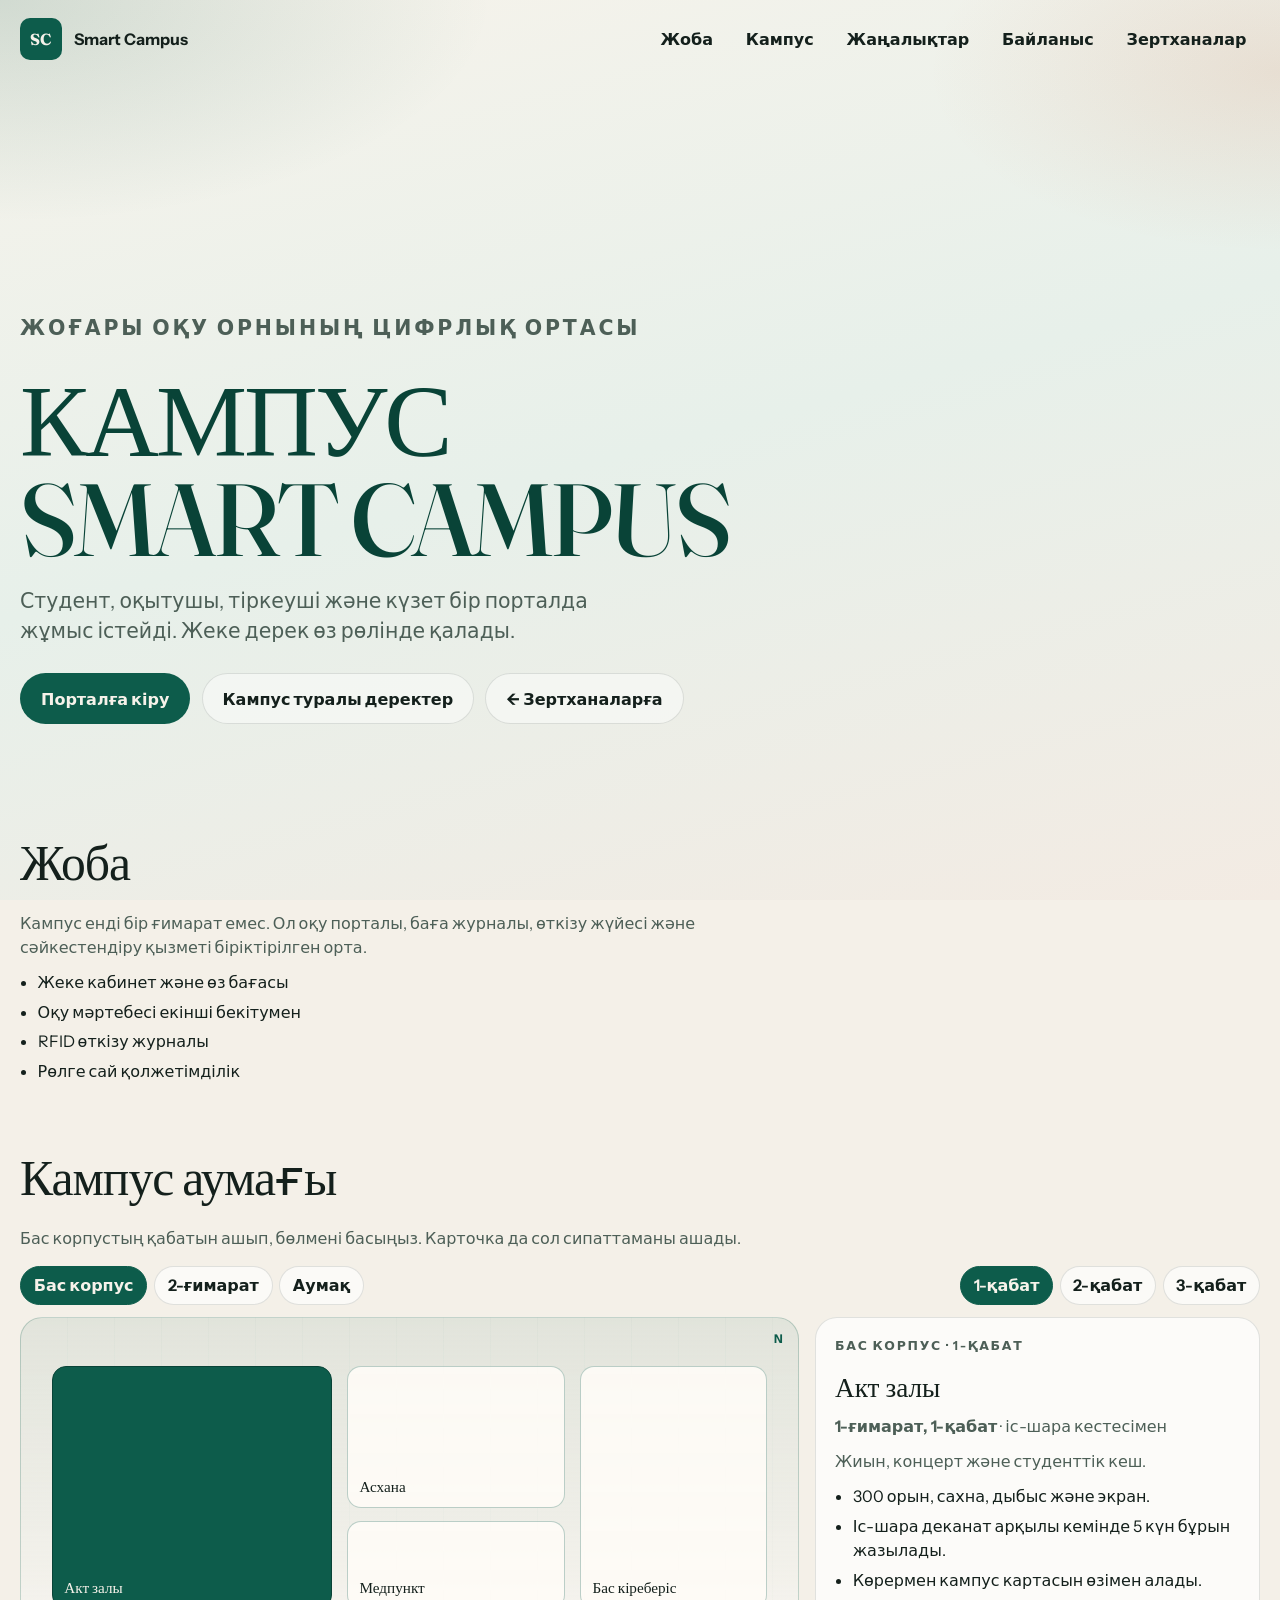
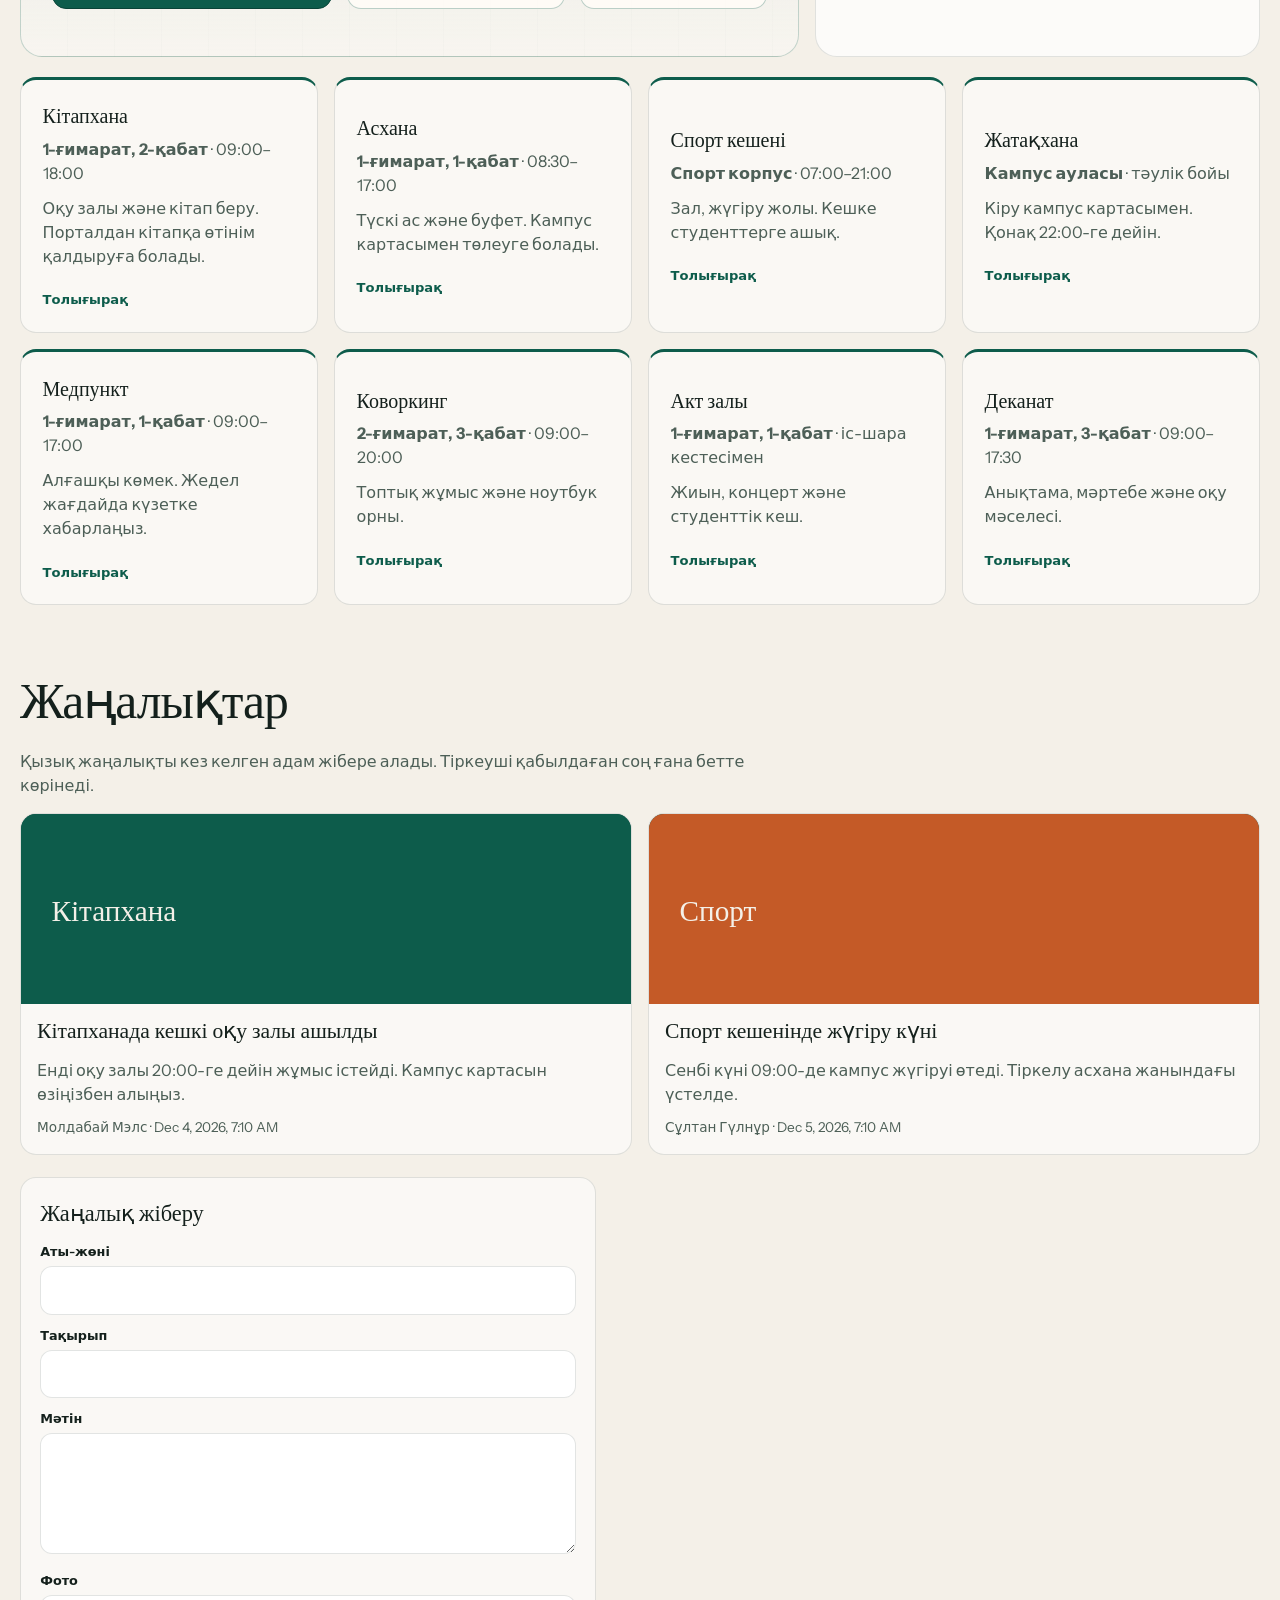
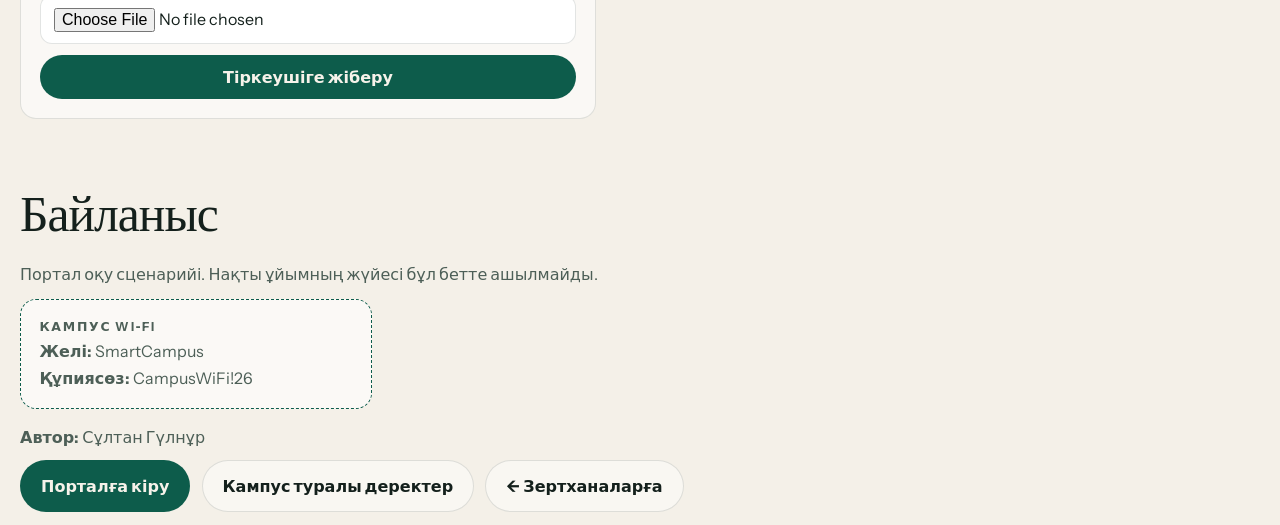
==== campus.html @ f33abb17 "Add the Smart Campus portal and link it from the labs. Co-authored-by: Cursor <cursoragent@cursor.co" ====
<!DOCTYPE html>
<html lang="kk">
<head>
  <meta charset="UTF-8">
  <meta name="viewport" content="width=device-width, initial-scale=1.0">
  <title>Smart Campus — портал</title>
  <meta name="author" content="Сұлтан Гүлнұр">
  <link rel="preconnect" href="https://fonts.googleapis.com">
  <link rel="preconnect" href="https://fonts.gstatic.com" crossorigin>
  <link href="https://fonts.googleapis.com/css2?family=Instrument+Sans:wght@400;500;600;700&family=Fraunces:opsz,wght@9..144,500;9..144,700&display=swap" rel="stylesheet">
  <link rel="stylesheet" href="css/campus.css">
</head>
<body>
  <div class="bg" aria-hidden="true"></div>
  <div id="app"></div>
  <script src="js/campus.js"></script>
</body>
</html>
---- css/campus.css ----
:root {
  --ink: #14201c;
  --muted: #4d5f57;
  --paper: #f4f0e8;
  --card: rgba(255, 252, 247, 0.92);
  --line: rgba(20, 32, 28, 0.12);
  --teal: #0d5c4b;
  --teal-2: #094337;
  --clay: #c45a27;
  --good: #1b7a4a;
  --bad: #b1362c;
  --warn: #8a5a12;
  --shadow: 0 24px 60px rgba(12, 36, 28, 0.12);
  --font: "Instrument Sans", system-ui, sans-serif;
  --display: "Fraunces", Georgia, serif;
  --radius: 16px;
  --max: 1120px;
}

* { box-sizing: border-box; margin: 0; padding: 0; }

body {
  font-family: var(--font);
  color: var(--ink);
  background: var(--paper);
  min-height: 100vh;
  line-height: 1.5;
}

.bg {
  position: fixed;
  inset: 0;
  z-index: -1;
  background:
    radial-gradient(ellipse 70% 45% at 0% 0%, rgba(13, 92, 75, 0.16), transparent 55%),
    radial-gradient(ellipse 55% 40% at 100% 8%, rgba(196, 90, 39, 0.12), transparent 50%),
    linear-gradient(165deg, #f7f3eb 0%, #e7f0ea 50%, #f3ebe3 100%);
}

a { color: inherit; text-decoration: none; }
button, input, select, textarea { font: inherit; color: inherit; }

.app-shell { min-height: 100vh; }

.topbar {
  width: min(var(--max), calc(100% - 2rem));
  margin: 0 auto;
  padding: 1rem 0;
  display: flex;
  align-items: center;
  justify-content: space-between;
  gap: 1rem;
}

.brand {
  display: flex;
  align-items: center;
  gap: 0.75rem;
}

.brand-mark {
  width: 2.6rem;
  height: 2.6rem;
  display: grid;
  place-items: center;
  background: var(--teal);
  color: #f6f2ea;
  font-family: var(--display);
  font-weight: 700;
  border-radius: 10px;
}

.brand strong { display: block; font-size: 1rem; }
.brand small {
  color: var(--muted);
  font-size: 0.72rem;
  letter-spacing: 0.06em;
  text-transform: uppercase;
}

.who {
  display: flex;
  align-items: center;
  gap: 0.75rem;
}

.who-copy { text-align: right; }
.who-copy strong { display: block; font-size: 0.92rem; }
.who-copy span { color: var(--muted); font-size: 0.78rem; }

.layout {
  width: min(var(--max), calc(100% - 2rem));
  margin: 0 auto;
  display: grid;
  grid-template-columns: 220px 1fr;
  gap: 1.25rem;
  padding-bottom: 3rem;
}

.side-nav {
  display: flex;
  flex-direction: column;
  gap: 0.35rem;
  position: sticky;
  top: 1rem;
  align-self: start;
}

.side-nav a {
  padding: 0.65rem 0.85rem;
  border-radius: 12px;
  font-weight: 600;
  font-size: 0.92rem;
}

.side-nav a:hover,
.side-nav a.is-on { background: rgba(13, 92, 75, 0.1); color: var(--teal); }

.panel {
  background: var(--card);
  border: 1px solid var(--line);
  border-radius: var(--radius);
  box-shadow: var(--shadow);
  padding: 1.25rem;
}

.page-head { margin-bottom: 1rem; }
.page-head h1 {
  font-family: var(--display);
  font-size: clamp(1.7rem, 3vw, 2.3rem);
  font-weight: 500;
  letter-spacing: -0.02em;
}
.page-head p { color: var(--muted); margin-top: 0.35rem; max-width: 62ch; }

.grid-2 {
  display: grid;
  grid-template-columns: 1.2fr 0.8fr;
  gap: 1rem;
}

.stat-row {
  display: grid;
  grid-template-columns: repeat(3, 1fr);
  gap: 0.75rem;
  margin-bottom: 1rem;
}

.stat {
  background: var(--card);
  border: 1px solid var(--line);
  border-radius: 14px;
  padding: 0.9rem 1rem;
}

.stat em {
  display: block;
  font-style: normal;
  color: var(--clay);
  font-size: 0.72rem;
  font-weight: 700;
  text-transform: uppercase;
  letter-spacing: 0.1em;
}

.stat strong {
  display: block;
  margin-top: 0.25rem;
  font-family: var(--display);
  font-size: 1.45rem;
  font-weight: 500;
  color: var(--teal-2);
  letter-spacing: -0.02em;
}

table {
  width: 100%;
  border-collapse: collapse;
  font-size: 0.92rem;
}

th, td {
  text-align: left;
  padding: 0.65rem 0.5rem;
  border-bottom: 1px solid var(--line);
  vertical-align: middle;
}

th {
  color: var(--muted);
  font-size: 0.75rem;
  letter-spacing: 0.04em;
  text-transform: uppercase;
  font-weight: 600;
}

.pill {
  display: inline-flex;
  align-items: center;
  padding: 0.15rem 0.55rem;
  border-radius: 999px;
  background: rgba(13, 92, 75, 0.1);
  color: var(--teal);
  font-size: 0.78rem;
  font-weight: 600;
}

.pill.wait { background: rgba(196, 90, 39, 0.12); color: var(--clay); }
.pill.stop { background: rgba(177, 54, 44, 0.1); color: var(--bad); }
.pill.ok { background: rgba(27, 122, 74, 0.12); color: var(--good); }

.btn {
  display: inline-flex;
  align-items: center;
  justify-content: center;
  gap: 0.4rem;
  border: 0;
  border-radius: 999px;
  padding: 0.6rem 1rem;
  background: transparent;
  cursor: pointer;
  font-weight: 600;
}

.btn-primary { background: var(--teal); color: #f6f2ea; }
.btn-primary:hover { background: var(--teal-2); }
.btn-ghost { border: 1px solid var(--line); background: #fff; }
.btn-ghost:hover { border-color: var(--teal); color: var(--teal); }
.btn-danger { background: var(--bad); color: #fff; }
.btn[disabled] { opacity: 0.45; cursor: not-allowed; }

.form {
  display: grid;
  gap: 0.75rem;
}

.form-grid { grid-template-columns: 1fr 1fr; align-items: end; }
.form-grid button { justify-self: start; }

label span {
  display: block;
  font-size: 0.8rem;
  font-weight: 600;
  margin-bottom: 0.3rem;
}

input, select, textarea {
  width: 100%;
  border: 1px solid var(--line);
  background: #fff;
  border-radius: 12px;
  padding: 0.7rem 0.8rem;
}

textarea { min-height: 4.5rem; resize: vertical; }

.note {
  margin-top: 0.75rem;
  padding: 0.75rem 0.9rem;
  border-radius: 12px;
  background: rgba(13, 92, 75, 0.08);
  color: var(--teal-2);
  font-size: 0.9rem;
}

.note.bad { background: rgba(177, 54, 44, 0.1); color: var(--bad); }
.note.warn { background: rgba(196, 90, 39, 0.12); color: var(--warn); }

.login-wrap {
  min-height: 100vh;
  display: grid;
  place-items: center;
  padding: 1.5rem;
}

.login-card {
  width: min(920px, 100%);
  display: grid;
  grid-template-columns: 1fr 1fr;
  background: var(--card);
  border: 1px solid var(--line);
  border-radius: 22px;
  box-shadow: var(--shadow);
  overflow: hidden;
}

.login-copy {
  padding: 2rem 1.6rem;
  background:
    radial-gradient(ellipse 80% 60% at 0% 0%, rgba(13, 92, 75, 0.14), transparent 60%),
    rgba(255, 252, 247, 0.55);
  border-right: 1px solid var(--line);
}

.login-copy h1 {
  font-family: var(--display);
  font-weight: 500;
  font-size: 2.4rem;
  letter-spacing: -0.03em;
  color: var(--teal-2);
  margin: 0.35rem 0 0.5rem;
}

.login-copy p { color: var(--muted); }
.login-copy small {
  font-size: 0.78rem;
  font-weight: 700;
  letter-spacing: 0.14em;
  text-transform: uppercase;
  color: var(--clay);
}

.login-form { padding: 1.6rem; }

.demo-list {
  display: grid;
  gap: 0.4rem;
  margin-top: 1.2rem;
  max-height: min(52vh, 520px);
  overflow: auto;
  padding-right: 0.15rem;
}

.demo-list button {
  text-align: left;
  background: rgba(255, 255, 255, 0.55);
  border: 1px solid var(--line);
  color: var(--ink);
  border-radius: 12px;
  padding: 0.45rem 0.65rem;
  cursor: pointer;
}

.demo-list button:hover { background: rgba(255, 255, 255, 0.9); border-color: var(--teal); }
.demo-list small { display: block; opacity: 0.75; font-size: 0.75rem; }

.schedule { display: grid; gap: 0.55rem; }
.lesson {
  display: flex;
  justify-content: space-between;
  gap: 1rem;
  padding: 0.7rem 0;
  border-bottom: 1px solid var(--line);
}
.lesson:last-child { border-bottom: 0; }
.lesson em { font-style: normal; color: var(--muted); font-size: 0.82rem; }

.actions { display: flex; gap: 0.4rem; flex-wrap: wrap; }

.login-links {
  display: flex;
  gap: 1rem;
  flex-wrap: wrap;
}
.login-links a { color: var(--teal); font-weight: 600; }

.site { min-height: 100vh; color: var(--ink); }
.site-bar {
  width: min(1280px, calc(100% - 2.5rem));
  margin: 0 auto;
  padding: 1.15rem 0;
  display: flex;
  align-items: center;
  justify-content: space-between;
  gap: 1rem;
}
.site-brand {
  display: flex;
  align-items: center;
  gap: 0.75rem;
  font-weight: 700;
}
.site-mark {
  width: 2.6rem;
  height: 2.6rem;
  display: grid;
  place-items: center;
  background: var(--teal);
  color: #f6f2ea;
  font-family: var(--display);
  font-weight: 700;
  border-radius: 10px;
}
.site-pills { display: flex; flex-wrap: wrap; gap: 0.35rem; font-weight: 600; }
.site-pills a {
  padding: 0.5rem 0.85rem;
  border-radius: 999px;
}
.site-pills a:hover { background: rgba(13, 92, 75, 0.1); color: var(--teal); }
.site-cta { display: flex; flex-wrap: wrap; gap: 0.7rem; }
.site-btn {
  display: inline-flex;
  align-items: center;
  justify-content: center;
  padding: 0.8rem 1.25rem;
  border-radius: 999px;
  background: var(--teal);
  color: #f6f2ea;
  font-weight: 700;
  border: 1.5px solid transparent;
}
.site-btn:hover { background: var(--teal-2); }
.site-btn-line {
  background: rgba(255, 255, 255, 0.45);
  color: var(--ink);
  border-color: var(--line);
}
.site-btn-line:hover { border-color: var(--teal); color: var(--teal); background: rgba(255, 255, 255, 0.7); }
.site-bar,
.site-hero-copy,
.site-block {
  width: min(1280px, calc(100% - 2.5rem));
}
.site-hero {
  min-height: 78vh;
  display: flex;
  align-items: flex-end;
  padding: 2rem 0 3.5rem;
}
.site-hero h1 {
  font-size: clamp(3.6rem, 8vw, 6.4rem);
  max-width: 14ch;
}
.site-hero-copy > p { font-size: 1.28rem; max-width: 40rem; }
.site-block { padding: 2.6rem 0 0.6rem; }
.site-block h2 { font-size: clamp(2.2rem, 4vw, 3.1rem); }
.site-cards-wide { grid-template-columns: repeat(4, 1fr); }
.site-cards-wide article { min-height: 11rem; padding: 1.35rem; }
.site-kicker {
  font-size: 0.78rem;
  font-weight: 700;
  letter-spacing: 0.14em;
  text-transform: uppercase;
  color: var(--clay);
  margin-bottom: 0.7rem;
}
.site-hero h1 {
  font-family: var(--display);
  font-weight: 500;
  font-size: clamp(3.6rem, 8vw, 6.4rem);
  line-height: 0.98;
  letter-spacing: -0.03em;
  color: var(--teal-2);
  margin-bottom: 1rem;
  max-width: 12ch;
}
.site-hero h1 span { display: block; }
.site-hero-copy { margin: 0 auto; }
.site-hero-copy > p { max-width: 40rem; color: var(--muted); font-size: 1.28rem; margin-bottom: 1.6rem; }
.site-block {
  width: min(1280px, calc(100% - 2.5rem));
  margin: 0 auto;
  padding: 2.8rem 0 0.8rem;
  scroll-margin-top: 1rem;
}
.site-block h2 {
  font-family: var(--display);
  font-weight: 500;
  font-size: clamp(2.2rem, 4vw, 3.1rem);
  letter-spacing: -0.02em;
  color: var(--ink);
  margin-bottom: 0.7rem;
}
.site-block p { max-width: 68ch; color: var(--muted); margin-bottom: 0.7rem; }
.site-list { margin: 0.4rem 0 0 1.1rem; display: grid; gap: 0.35rem; color: var(--ink); }
.site-cards {
  display: grid;
  grid-template-columns: repeat(4, 1fr);
  gap: 1rem;
  margin-top: 1rem;
}
.site-cards article {
  padding: 1.2rem;
  border-radius: var(--radius);
  background: rgba(255, 255, 255, 0.5);
  border: 1px solid var(--line);
  border-top: 3px solid var(--teal);
}
.site-cards h3 {
  font-family: var(--display);
  font-weight: 500;
  font-size: 1.25rem;
  margin-bottom: 0.35rem;
}
.site-cards .place-jump,
.place-card.place-jump {
  display: block;
  width: 100%;
  text-align: left;
  font: inherit;
  color: inherit;
  cursor: pointer;
}
.site-cards .place-jump {
  padding: 1.2rem;
  border-radius: var(--radius);
  background: rgba(255, 255, 255, 0.5);
  border: 1px solid var(--line);
  border-top: 3px solid var(--teal);
}
.site-cards-wide .place-jump { min-height: 11rem; padding: 1.35rem; }
.place-jump:hover,
.map-room:hover { border-color: var(--teal); }
.place-more {
  display: inline-block;
  margin-top: 0.7rem;
  color: var(--teal);
  font-size: 0.82rem;
  font-weight: 700;
}
.campus-map { margin: 1rem 0 1.2rem; }
.map-toolbar {
  display: flex;
  flex-wrap: wrap;
  justify-content: space-between;
  gap: 0.6rem;
  margin-bottom: 0.8rem;
}
.map-chips { display: flex; flex-wrap: wrap; gap: 0.4rem; }
.map-chip {
  border: 1px solid var(--line);
  background: rgba(255, 255, 255, 0.65);
  color: var(--ink);
  border-radius: 999px;
  padding: 0.4rem 0.8rem;
  font: inherit;
  font-weight: 650;
  cursor: pointer;
}
.map-chip.is-on { background: var(--teal); color: #f6f2ea; border-color: var(--teal); }
.map-layout {
  display: grid;
  grid-template-columns: 1.4fr 0.8fr;
  gap: 1rem;
  align-items: stretch;
}
.floor-plan {
  position: relative;
  min-height: 340px;
  border-radius: 22px;
  border: 1px solid rgba(13, 92, 75, 0.22);
  background:
    linear-gradient(180deg, rgba(13, 92, 75, 0.08), rgba(255, 255, 255, 0.35)),
    repeating-linear-gradient(90deg, transparent, transparent 46px, rgba(13, 92, 75, 0.05) 47px);
}
.map-north {
  position: absolute;
  top: 0.7rem;
  right: 0.85rem;
  font-size: 0.75rem;
  font-weight: 700;
  letter-spacing: 0.08em;
  color: var(--teal);
}
.map-room {
  position: absolute;
  display: flex;
  align-items: flex-end;
  padding: 0.7rem;
  overflow: hidden;
  text-align: left;
  font: inherit;
  color: var(--ink);
  cursor: pointer;
  border-radius: 14px;
  border: 1px solid rgba(13, 92, 75, 0.28);
  background: rgba(255, 252, 247, 0.88);
}
.map-room strong { font-family: var(--display); font-weight: 500; font-size: 0.95rem; line-height: 1.15; }
.map-room.is-on {
  background: var(--teal);
  color: #f6f2ea;
  border-color: var(--teal-2);
}
.map-detail {
  padding: 1.15rem 1.2rem;
  border-radius: 22px;
  background: rgba(255, 255, 255, 0.72);
  border: 1px solid var(--line);
}
.map-detail h3 {
  font-family: var(--display);
  font-weight: 500;
  font-size: 1.7rem;
  margin-bottom: 0.4rem;
}
.map-detail .btn { margin-top: 0.9rem; }
@media (max-width: 860px) {
  .map-layout { grid-template-columns: 1fr; }
  .floor-plan { min-height: 280px; }
}
.news-grid {
  display: grid;
  grid-template-columns: 1fr 1fr;
  gap: 1rem;
  margin-top: 1rem;
}
.news-card {
  padding: 0 0 1rem;
  border-radius: var(--radius);
  background: rgba(255, 255, 255, 0.55);
  border: 1px solid var(--line);
  overflow: hidden;
}
.news-card img {
  width: 100%;
  height: 190px;
  object-fit: cover;
  display: block;
  background: var(--teal-2);
}
.news-card h3,
.news-card p,
.news-card .actions { margin: 0.7rem 1rem 0; }
.news-card h3 { font-family: var(--display); font-weight: 500; font-size: 1.35rem; }
.news-card p { color: var(--muted); }
.news-meta { font-size: 0.85rem; }
.news-form {
  margin-top: 1.4rem;
  max-width: 36rem;
  display: grid;
  gap: 0.7rem;
  padding: 1.2rem;
  border-radius: var(--radius);
  background: rgba(255, 255, 255, 0.55);
  border: 1px solid var(--line);
}
.news-form h3 { font-family: var(--display); font-weight: 500; font-size: 1.4rem; }
.news-form textarea { width: 100%; resize: vertical; }
.wifi-card {
  margin: 0.8rem 0 1rem;
  padding: 1rem 1.15rem;
  max-width: 22rem;
  border-radius: var(--radius);
  border: 1px dashed var(--teal);
  background: rgba(255, 255, 255, 0.6);
}
.wifi-card p { margin: 0.15rem 0; }
@media (max-width: 860px) {
  .site-bar { flex-direction: column; align-items: flex-start; }
  .site-cards, .site-cards-wide, .news-grid { grid-template-columns: 1fr 1fr; }
}

.field-row {
  display: grid;
  grid-template-columns: 140px 1fr;
  gap: 0.4rem 0.8rem;
  font-size: 0.95rem;
}

.place-grid {
  display: grid;
  grid-template-columns: repeat(2, 1fr);
  gap: 0.8rem;
  margin-top: 0.9rem;
}
.place-card {
  padding: 1rem;
  border-radius: var(--radius);
  background: rgba(255, 255, 255, 0.55);
  border: 1px solid var(--line);
  border-top: 3px solid var(--teal);
}
.place-card h3 {
  font-family: var(--display);
  font-weight: 500;
  font-size: 1.25rem;
  margin-bottom: 0.35rem;
}
.place-card p { color: var(--muted); margin-bottom: 0.35rem; }
.place-card .btn { margin-top: 0.45rem; }
.stack { display: grid; gap: 1rem; }

@media (max-width: 860px) {
  .layout, .login-card, .grid-2, .stat-row, .form-grid, .place-grid { grid-template-columns: 1fr; }
  .side-nav { position: static; flex-direction: row; overflow: auto; }
  .who-copy { display: none; }
}
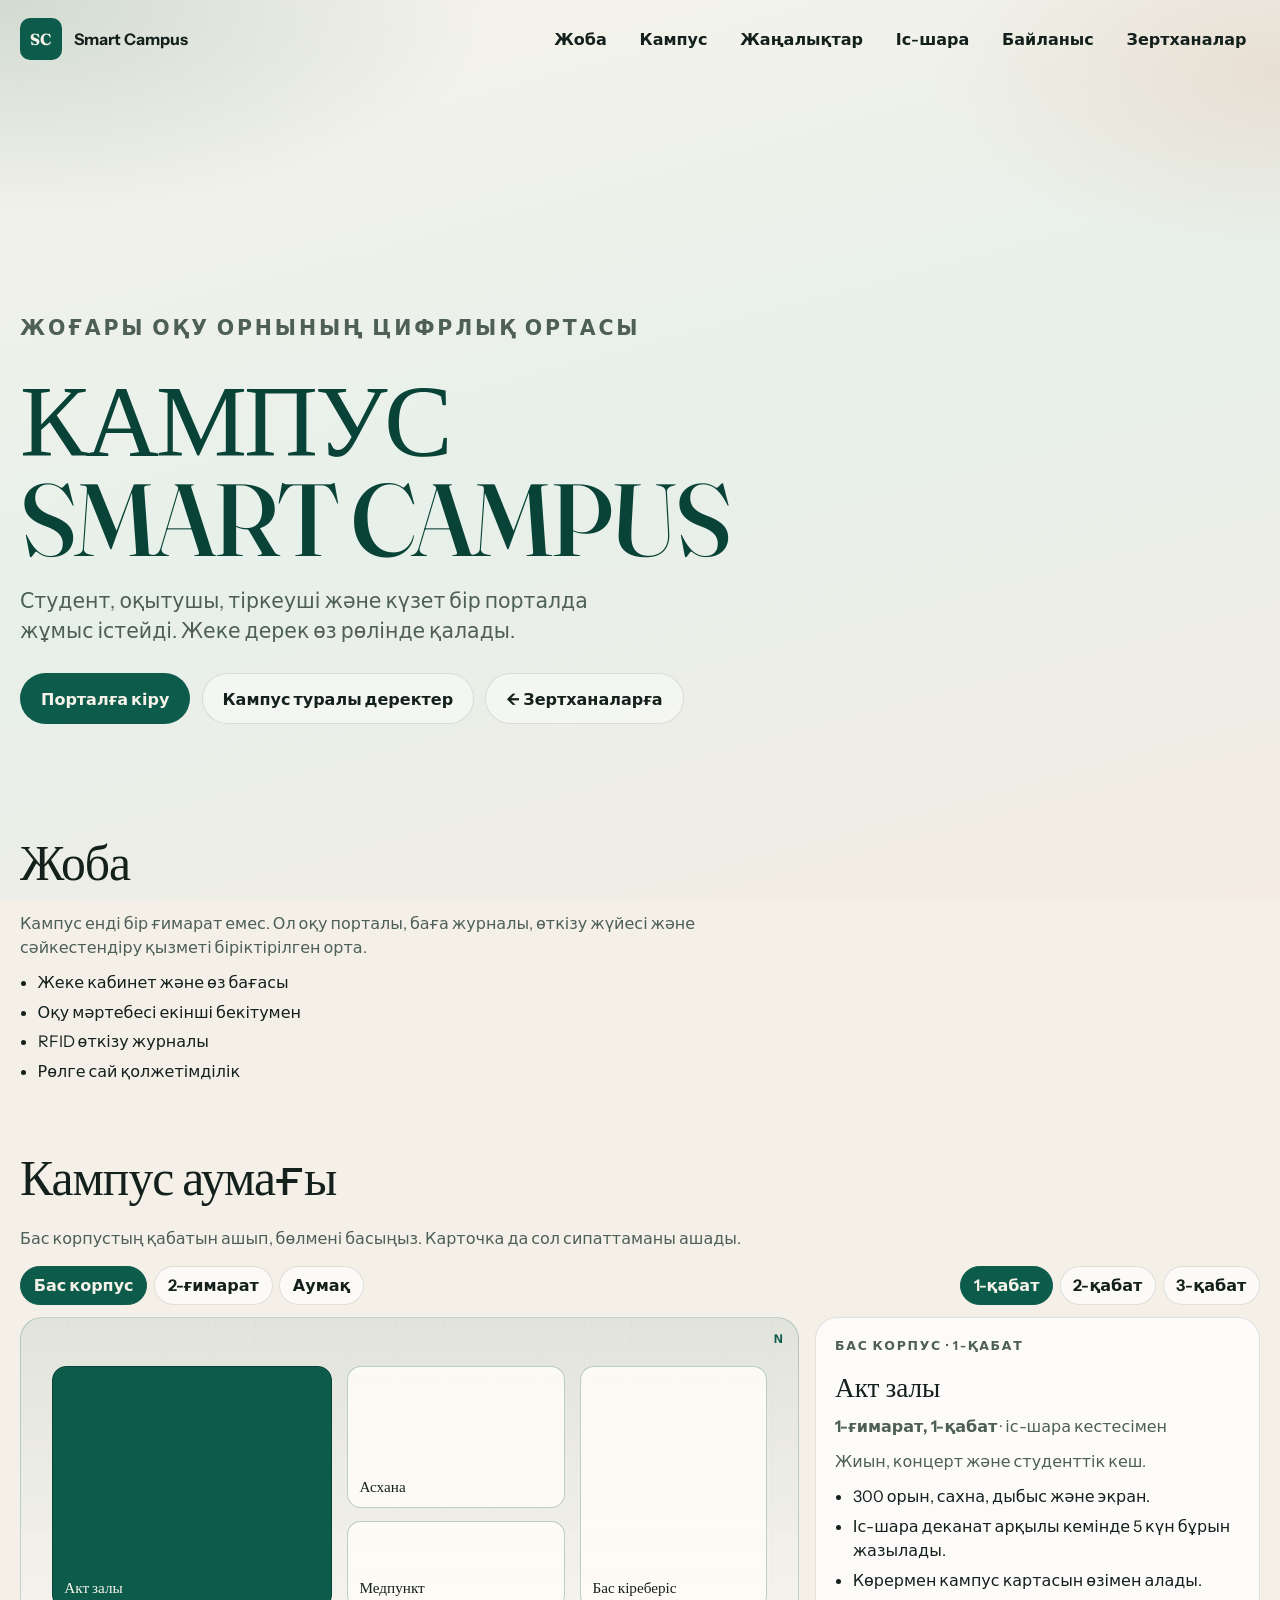
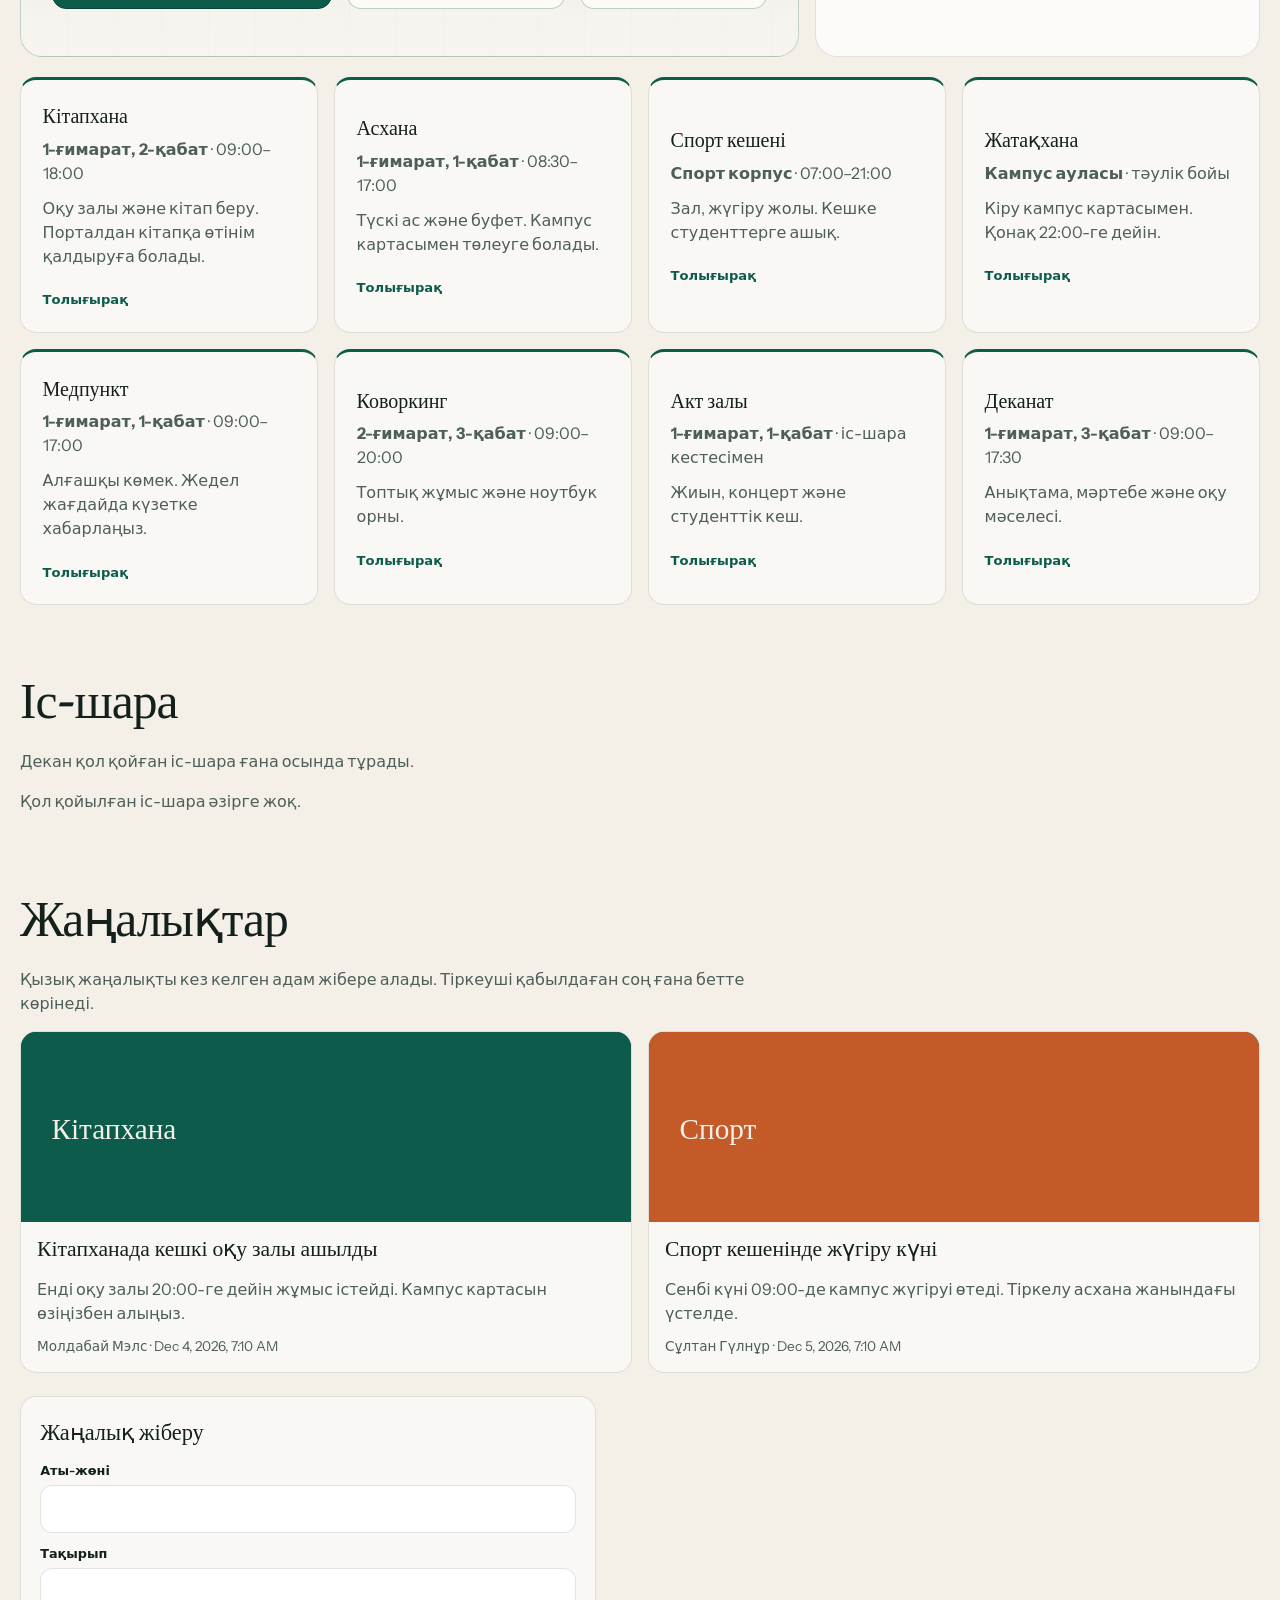
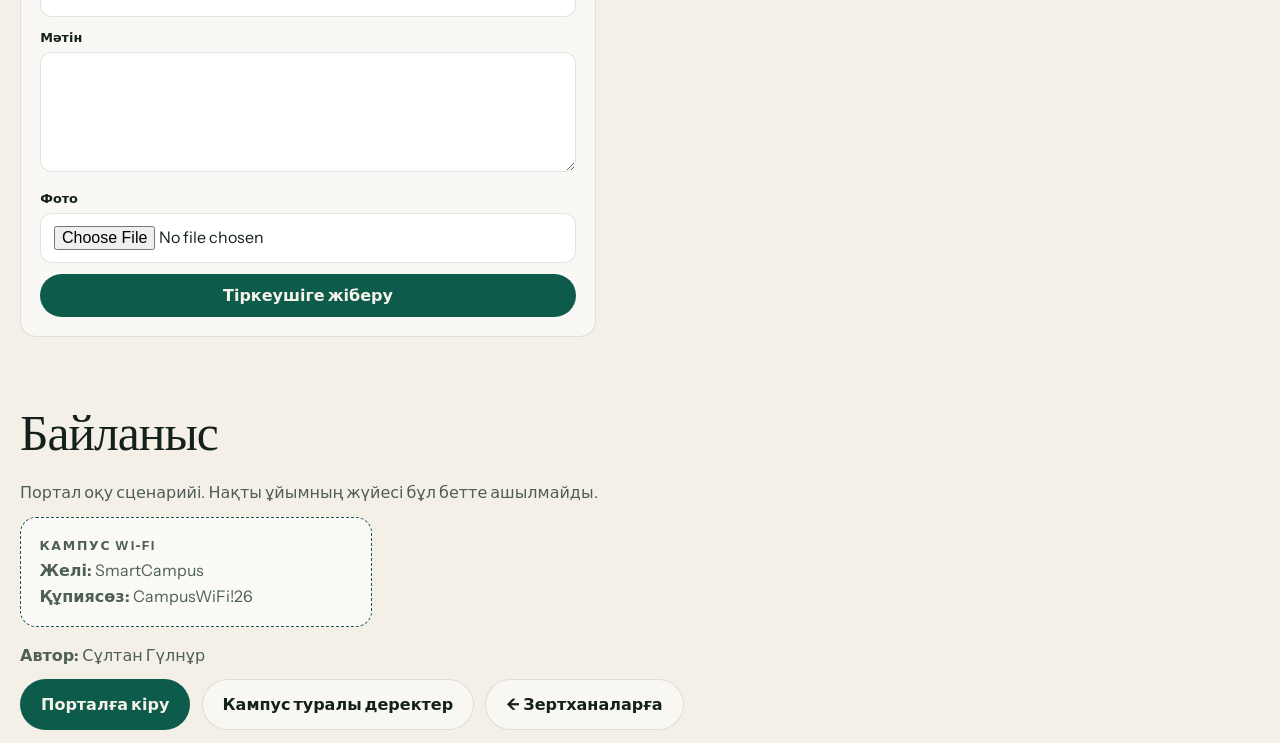
==== commit 3b3089a5: "Add labs 9–10 and the campus ACS and DBMS modules. Co-authored-by: Cursor <cursoragent@cursor.com>" ====
--- a/campus.html
+++ b/campus.html
@@ -13,6 +13,8 @@
 <body>
   <div class="bg" aria-hidden="true"></div>
   <div id="app"></div>
+  <script src="js/dbms.js"></script>
+  <script src="js/acs.js"></script>
   <script src="js/campus.js"></script>
 </body>
 </html>
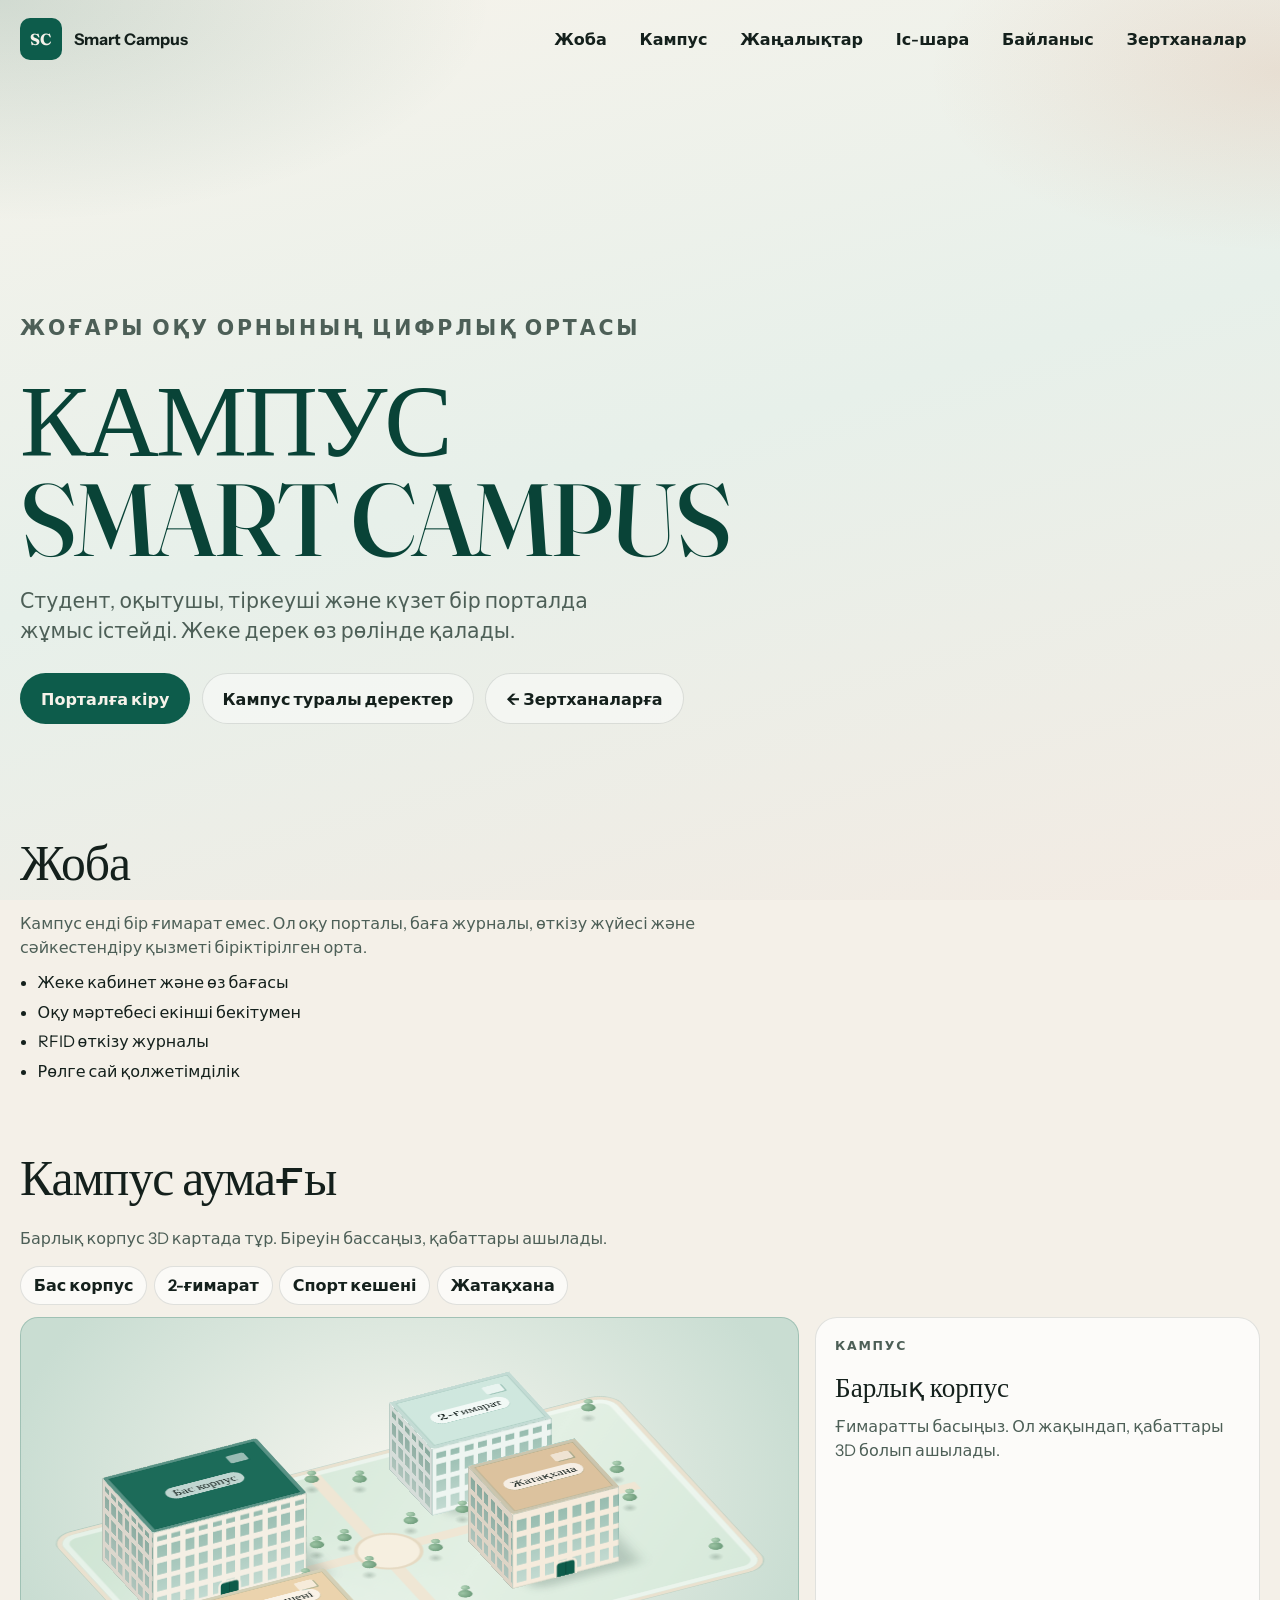
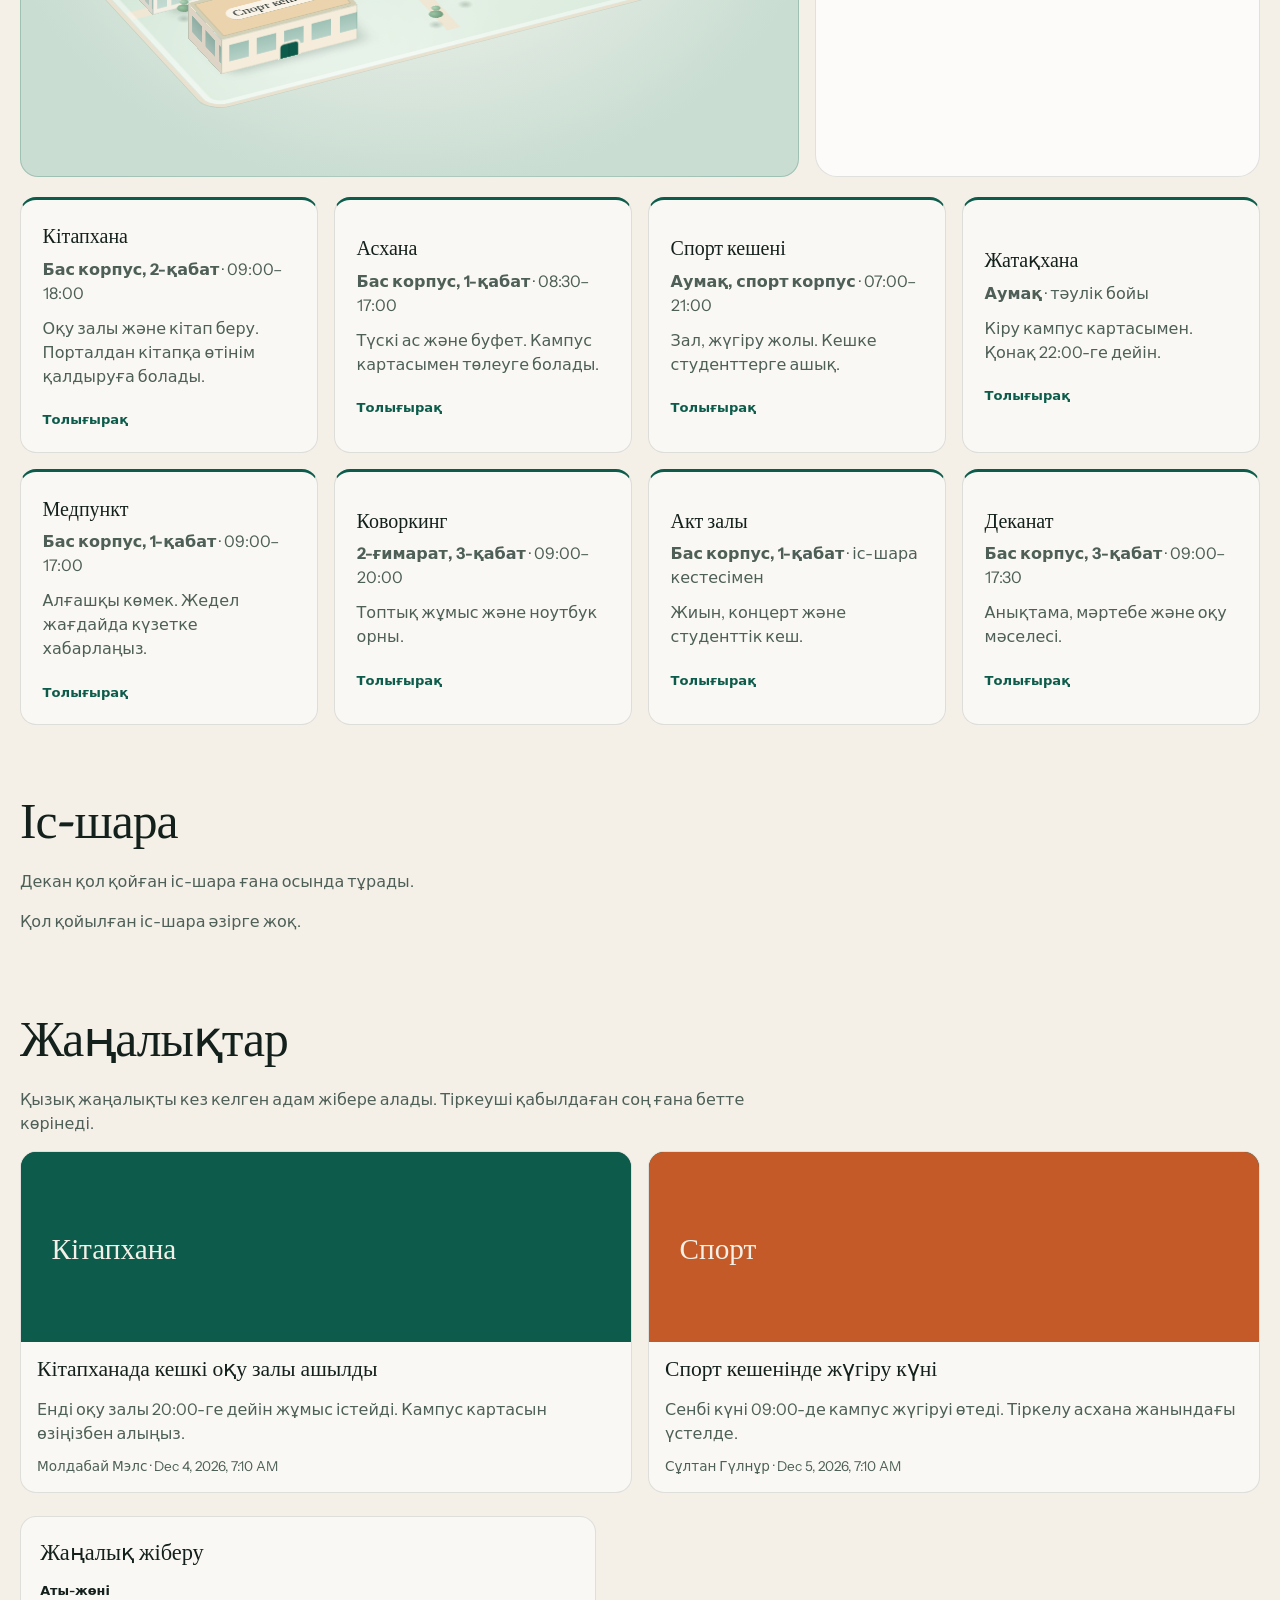
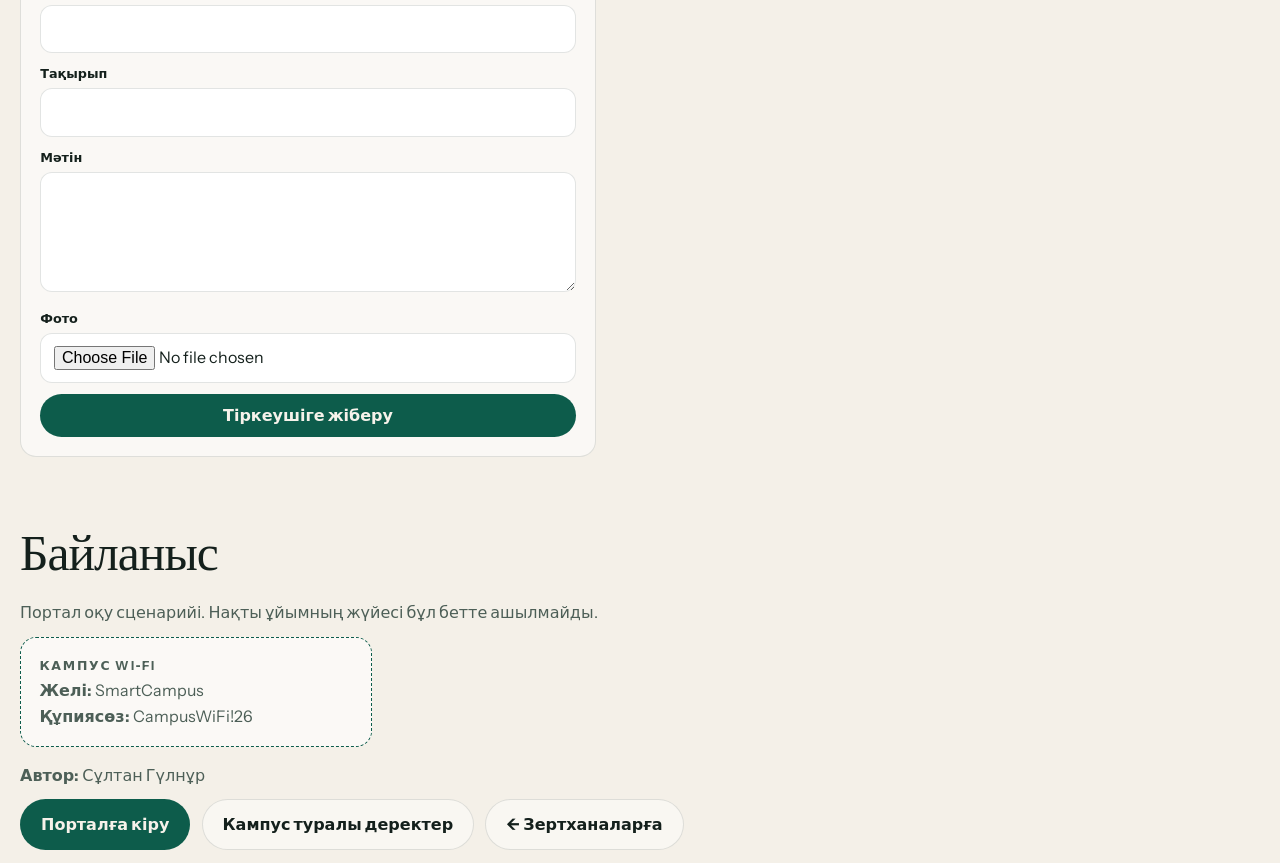
==== commit 17b9564e: "Add Face ID matching, real floor plans, and the 3D campus map. Co-authored-by: Cursor <cursoragent@c" ====
--- a/campus.html
+++ b/campus.html
@@ -8,13 +8,13 @@
   <link rel="preconnect" href="https://fonts.googleapis.com">
   <link rel="preconnect" href="https://fonts.gstatic.com" crossorigin>
   <link href="https://fonts.googleapis.com/css2?family=Instrument+Sans:wght@400;500;600;700&family=Fraunces:opsz,wght@9..144,500;9..144,700&display=swap" rel="stylesheet">
-  <link rel="stylesheet" href="css/campus.css">
+  <link rel="stylesheet" href="css/campus.css?v=city-14">
 </head>
 <body>
   <div class="bg" aria-hidden="true"></div>
   <div id="app"></div>
   <script src="js/dbms.js"></script>
   <script src="js/acs.js"></script>
-  <script src="js/campus.js"></script>
+  <script src="js/campus.js?v=city-10"></script>
 </body>
 </html>
--- a/css/campus.css
+++ b/css/campus.css
@@ -234,6 +234,8 @@
   gap: 0.75rem;
 }
 
+.course-pick { max-width: 32rem; margin-bottom: 0.9rem; }
+
 .form-grid { grid-template-columns: 1fr 1fr; align-items: end; }
 .form-grid button { justify-self: start; }
 
@@ -311,6 +313,85 @@
 }
 
 .login-form { padding: 1.6rem; }
+
+.face-id {
+  display: grid;
+  justify-items: center;
+  gap: 0.7rem;
+  text-align: center;
+}
+
+.face-stage {
+  position: relative;
+  width: 12rem;
+  height: 16rem;
+  display: grid;
+  place-items: center;
+  overflow: hidden;
+  border-radius: 28px;
+  background: #d7e4de;
+}
+
+.face-stage video {
+  width: 100%;
+  height: 100%;
+  object-fit: cover;
+  transform: scaleX(-1);
+  background: #d7e4de;
+}
+
+.face-glyph {
+  position: absolute;
+  inset: 0.7rem;
+  width: auto;
+  height: auto;
+  color: #f4f0e8;
+  pointer-events: none;
+}
+.face-frame,
+.face-mouth,
+.face-scan {
+  fill: none;
+  stroke: currentColor;
+  stroke-width: 3.2;
+  stroke-linecap: round;
+  stroke-linejoin: round;
+}
+.face-eye { fill: currentColor; }
+.face-scan { stroke: var(--clay); opacity: 0; }
+
+.face-id.is-scan .face-scan {
+  opacity: 1;
+  animation: face-sweep 1.05s ease-in-out infinite alternate;
+}
+.face-id.is-scan .face-stage {
+  animation: face-pulse 1.05s ease-in-out infinite;
+}
+
+@keyframes face-sweep {
+  from { transform: translateY(-16px); }
+  to { transform: translateY(16px); }
+}
+@keyframes face-pulse {
+  0%, 100% { box-shadow: 0 0 0 0 rgba(13, 92, 75, 0.16); }
+  50% { box-shadow: 0 0 0 10px rgba(13, 92, 75, 0); }
+}
+
+.face-name {
+  font-family: var(--display);
+  font-size: 1.35rem;
+  color: var(--teal-2);
+}
+.face-hint { color: var(--muted); font-size: 0.92rem; }
+.enroll-stage { width: 12rem; height: 9rem; }
+.face-thumb {
+  width: 3.2rem;
+  height: 3.2rem;
+  object-fit: cover;
+  border-radius: 10px;
+  background: #d7e4de;
+}
+.face-id .btn { width: 100%; }
 
 .demo-list {
   display: grid;
@@ -512,7 +593,7 @@
 .map-toolbar {
   display: flex;
   flex-wrap: wrap;
-  justify-content: space-between;
+  justify-content: flex-start;
   gap: 0.6rem;
   margin-bottom: 0.8rem;
 }
@@ -535,43 +616,362 @@
   align-items: stretch;
 }
 .floor-plan {
-  position: relative;
-  min-height: 340px;
-  border-radius: 22px;
-  border: 1px solid rgba(13, 92, 75, 0.22);
+  display: grid;
+  grid-template-columns: repeat(var(--cols), 1fr);
+  grid-template-rows: repeat(var(--rows), 1fr);
+  gap: 5px;
+  min-height: 460px;
+  padding: 8px;
+  border-radius: 18px;
+  border: 7px solid #d5e3db;
+  background: #e7f0eb;
+  box-shadow: inset 0 0 0 1px rgba(13, 92, 75, 0.28);
+}
+.floor-plan.is-yard {
   background:
-    linear-gradient(180deg, rgba(13, 92, 75, 0.08), rgba(255, 255, 255, 0.35)),
-    repeating-linear-gradient(90deg, transparent, transparent 46px, rgba(13, 92, 75, 0.05) 47px);
-}
-.map-north {
-  position: absolute;
-  top: 0.7rem;
-  right: 0.85rem;
-  font-size: 0.75rem;
-  font-weight: 700;
-  letter-spacing: 0.08em;
-  color: var(--teal);
+    linear-gradient(180deg, rgba(13, 92, 75, 0.08), rgba(232, 236, 214, 0.55));
+  border-color: #d7e0c8;
+}
+.map-room,
+.map-fixed {
+  display: flex;
+  align-items: center;
+  justify-content: center;
+  min-width: 0;
+  min-height: 0;
+  padding: 0.35rem;
+  overflow: hidden;
+  text-align: center;
+  border-radius: 8px;
 }
 .map-room {
-  position: absolute;
-  display: flex;
-  align-items: flex-end;
-  padding: 0.7rem;
-  overflow: hidden;
-  text-align: left;
   font: inherit;
   color: var(--ink);
   cursor: pointer;
-  border-radius: 14px;
   border: 1px solid rgba(13, 92, 75, 0.28);
-  background: rgba(255, 252, 247, 0.88);
-}
-.map-room strong { font-family: var(--display); font-weight: 500; font-size: 0.95rem; line-height: 1.15; }
+  background: rgba(255, 252, 247, 0.94);
+}
+.map-room strong { font-family: var(--display); font-weight: 500; font-size: 0.92rem; line-height: 1.15; }
 .map-room.is-on {
-  background: var(--teal);
-  color: #f6f2ea;
-  border-color: var(--teal-2);
-}
+  background: #f4faf7;
+  color: var(--ink);
+  border: 2px solid var(--teal);
+}
+.map-jump {
+  background: #f7f4ec;
+  border-width: 2px;
+}
+.map-fixed {
+  color: var(--muted);
+  font-size: 0.75rem;
+  font-weight: 650;
+  letter-spacing: 0.04em;
+  background: rgba(255, 255, 255, 0.38);
+}
+.map-fixed.stairs {
+  writing-mode: vertical-rl;
+  background: repeating-linear-gradient(
+    -45deg,
+    rgba(13, 92, 75, 0.08),
+    rgba(13, 92, 75, 0.08) 6px,
+    rgba(255, 255, 255, 0.35) 6px,
+    rgba(255, 255, 255, 0.35) 12px
+  );
+}
+.map-fixed.path,
+.map-fixed.yard {
+  background: transparent;
+  letter-spacing: 0.14em;
+  text-transform: uppercase;
+}
+.city-stage,
+.stack-stage {
+  position: relative;
+  height: 460px;
+  border-radius: 18px;
+  overflow: hidden;
+  border: 1px solid rgba(13, 92, 75, 0.22);
+  background: radial-gradient(ellipse at 50% 38%, #f7f6ef 0%, #c9ddd2 74%);
+}
+.city-world,
+.stack-world {
+  position: absolute;
+  transform-style: preserve-3d;
+}
+.city-world {
+  inset: 8% 6% 6%;
+  scale: 0.9;
+  transform: rotateX(58deg) rotateZ(-26deg);
+  animation: city-drift 14s ease-in-out infinite alternate;
+}
+.city-world.is-dive { animation-play-state: paused; }
+@keyframes city-drift {
+  from { transform: rotateX(62deg) rotateZ(-34deg); }
+  to { transform: rotateX(50deg) rotateZ(-14deg); }
+}
+.city-ground {
+  position: absolute;
+  inset: 0;
+  border-radius: 22px;
+  background:
+    radial-gradient(circle at 47% 47%, #f6efe0 0 34px, #e6dac3 35px 38px, transparent 39px),
+    linear-gradient(#efe6d4, #efe6d4) 4% 46% / 92% 16px no-repeat,
+    linear-gradient(#efe6d4, #efe6d4) 46% 4% / 16px 92% no-repeat,
+    radial-gradient(circle at 20% 80%, rgba(255, 255, 255, 0.35), transparent 40%),
+    linear-gradient(135deg, #cfe5d4, #e3f0e4 60%, #d6e9da);
+  box-shadow:
+    inset 0 0 0 8px rgba(255, 255, 255, 0.45),
+    0 0 0 6px #e9e1cf,
+    0 0 0 7px rgba(13, 92, 75, 0.18);
+}
+.tree {
+  position: absolute;
+  width: 18px;
+  height: 18px;
+  margin: -9px 0 0 -9px;
+  border-radius: 50%;
+  transform-style: preserve-3d;
+  background: radial-gradient(circle, rgba(30, 60, 45, 0.22), transparent 70%);
+}
+.tree::before,
+.tree::after {
+  content: "";
+  position: absolute;
+  border-radius: 50%;
+}
+.tree::before {
+  inset: 1px;
+  background: radial-gradient(circle at 35% 35%, #9cc4a4, #5f8f6e);
+  transform: translateZ(14px);
+}
+.tree::after {
+  inset: 4px;
+  background: radial-gradient(circle at 35% 35%, #b4d6b9, #74a283);
+  transform: translateZ(22px);
+}
+.bldg {
+  position: absolute;
+  left: var(--x);
+  top: var(--y);
+  width: var(--w);
+  height: var(--d);
+  padding: 0;
+  border: 0;
+  background: transparent;
+  transform-style: preserve-3d;
+  cursor: pointer;
+  font: inherit;
+  transition: opacity 0.55s ease, filter 0.55s ease, transform 0.35s ease;
+}
+.bldg::before {
+  content: "";
+  position: absolute;
+  inset: 0;
+  border-radius: 8px;
+  background: rgba(24, 58, 46, 0.2);
+  filter: blur(8px);
+  transform: translate(calc(var(--h) * 0.22), calc(var(--h) * 0.12));
+}
+.bldg:hover,
+.bldg:focus-visible { transform: translateZ(8px); outline: none; }
+.bldg:hover .face.roof,
+.bldg:focus-visible .face.roof { box-shadow: inset 0 0 0 5px rgba(255, 255, 255, 0.4), 0 0 0 3px rgba(13, 92, 75, 0.35); }
+.bldg.is-away { opacity: 0; filter: blur(1px); }
+.bldg.is-chosen { transform: translateZ(14px); }
+.face {
+  position: absolute;
+  display: block;
+}
+.face.roof {
+  inset: 0;
+  display: flex;
+  align-items: center;
+  justify-content: center;
+  padding: 0.35rem;
+  text-align: center;
+  background: var(--roof);
+  border-radius: 4px;
+  box-shadow: inset 0 0 0 5px rgba(255, 255, 255, 0.28), inset 0 0 0 6px rgba(13, 92, 75, 0.18);
+  transform: translateZ(var(--h));
+  transform-style: preserve-3d;
+}
+.face.roof::after {
+  content: "";
+  position: absolute;
+  right: 14%;
+  top: 16%;
+  width: 22px;
+  height: 16px;
+  border-radius: 3px;
+  background: rgba(255, 255, 255, 0.55);
+  box-shadow: 2px 2px 0 rgba(13, 92, 75, 0.25);
+}
+.face.roof strong {
+  padding: 0.2rem 0.55rem;
+  border-radius: 999px;
+  background: rgba(255, 255, 255, 0.72);
+  font-family: var(--display);
+  font-weight: 500;
+  font-size: 1.05rem;
+  line-height: 1.1;
+  color: var(--ink);
+  box-shadow: 0 1px 0 rgba(13, 92, 75, 0.2);
+}
+.face.wall {
+  background-color: #a9cbbf;
+  background-image:
+    linear-gradient(var(--wall), var(--wall)),
+    repeating-linear-gradient(180deg, var(--wall) 0 7px, transparent 7px 22px),
+    repeating-linear-gradient(90deg, var(--wall) 0 6px, transparent 6px 17px),
+    linear-gradient(180deg, #c6ddd4, #93b9ac);
+  background-size: 100% 7px, auto, auto, auto;
+  background-repeat: no-repeat, repeat, repeat, repeat;
+  background-position: bottom, 0 0, 0 0, 0 0;
+  box-shadow: inset 0 0 0 1px rgba(13, 92, 75, 0.2);
+}
+.face.front,
+.face.back {
+  width: 100%;
+  height: var(--h);
+  left: 0;
+  transform-origin: top center;
+  transform: rotateX(90deg);
+}
+.face.front { top: 100%; }
+.face.back { top: 0; }
+.face.front::after {
+  content: "";
+  position: absolute;
+  left: 50%;
+  top: 0;
+  width: 22px;
+  height: 18px;
+  margin-left: -11px;
+  border-radius: 0 0 4px 4px;
+  background: linear-gradient(90deg, #0d5c4b 0 48%, #0a4a3c 48% 52%, #0d5c4b 52%);
+  box-shadow: 0 0 0 3px var(--wall);
+}
+.face.side {
+  width: var(--d);
+  height: var(--h);
+  top: 0;
+  transform-origin: top left;
+  filter: brightness(0.9);
+}
+.face.left { left: 0; transform: rotateY(90deg) rotateZ(90deg); }
+.face.right { left: 100%; transform: rotateY(90deg) rotateZ(90deg); }
+.bldg { --wall: #f6f1e7; --roof: #f7f4ec; }
+.tone-main { --wall: #f4efe4; --roof: #1c6b59; }
+.tone-second { --wall: #eef5f1; --roof: #cfe7de; }
+.tone-sport { --wall: #f6ecdb; --roof: #ebd3ad; }
+.tone-dorm { --wall: #f5ebdc; --roof: #dcc29e; }
+.tone-sport .face.wall {
+  background-image:
+    linear-gradient(var(--wall), var(--wall)),
+    repeating-linear-gradient(90deg, var(--wall) 0 10px, transparent 10px 34px),
+    linear-gradient(180deg, var(--wall) 0 30%, transparent 30% 78%, var(--wall) 78%),
+    linear-gradient(180deg, #c6ddd4, #93b9ac);
+}
+.stack-world {
+  inset: 34% 18% 0 6%;
+  translate: 40px 40px;
+  transform: rotateX(62deg) rotateZ(-24deg);
+}
+.slab {
+  position: absolute;
+  left: 6%;
+  right: 6%;
+  top: 30%;
+  height: 52%;
+  padding: 0;
+  border: 0;
+  background: transparent;
+  transform-style: preserve-3d;
+  cursor: pointer;
+  font: inherit;
+  --lift: 0px;
+  animation: slab-lift 0.8s cubic-bezier(0.16, 0.8, 0.2, 1) both;
+  animation-delay: calc(var(--i) * 0.09s);
+}
+.slab.is-on { --lift: 26px; }
+.slab-top,
+.slab-wall { position: absolute; display: block; }
+.slab-top {
+  inset: 0;
+  display: flex;
+  align-items: flex-end;
+  justify-content: center;
+  padding-bottom: 0.7rem;
+  background: #f7f4ec;
+  border: 2px solid rgba(13, 92, 75, 0.35);
+  border-radius: 10px;
+  transform: translateZ(16px);
+}
+.slab.is-on .slab-top {
+  background: #f3faf7;
+  border-color: var(--teal);
+  box-shadow: 0 0 0 3px rgba(13, 92, 75, 0.15);
+}
+.slab-top strong {
+  position: relative;
+  padding: 0.15rem 0.7rem;
+  border-radius: 999px;
+  background: rgba(255, 255, 255, 0.9);
+  box-shadow: 0 1px 0 rgba(13, 92, 75, 0.2);
+  font-family: var(--display);
+  font-weight: 500;
+  font-size: 1.05rem;
+}
+.slab-plan {
+  position: absolute;
+  inset: 10px;
+  display: grid;
+  grid-template-columns: repeat(var(--cols), 1fr);
+  grid-template-rows: repeat(var(--rows), 1fr);
+  gap: 3px;
+  padding: 4px;
+  border-radius: 6px;
+  background: #d5e3db;
+}
+.slab-plan i {
+  border-radius: 3px;
+  background: #fbf8f1;
+  box-shadow: inset 0 0 0 1px rgba(13, 92, 75, 0.14);
+}
+.slab-plan .mini-corridor { background: #e9f1ec; box-shadow: none; }
+.slab-plan .mini-stairs {
+  background: repeating-linear-gradient(-45deg, rgba(13, 92, 75, 0.18) 0 3px, #f1f5f2 3px 6px);
+}
+.slab-plan .mini-on { background: #bfe0d3; box-shadow: inset 0 0 0 2px var(--teal); }
+.slab:not(.is-on) .slab-plan { opacity: 0.75; }
+.slab-wall {
+  left: 0;
+  right: 0;
+  top: 100%;
+  height: 16px;
+  transform-origin: top center;
+  transform: rotateX(90deg);
+  background: repeating-linear-gradient(
+    90deg,
+    rgba(13, 92, 75, 0.16) 0 8px,
+    #efe8da 8px 18px
+  );
+}
+@keyframes slab-lift {
+  from { transform: translateZ(0); opacity: 0.2; }
+  to { transform: translateZ(calc(var(--i) * 118px + var(--lift))); opacity: 1; }
+}
+.floor-plan.is-rise { animation: plan-rise 0.55s cubic-bezier(0.16, 0.8, 0.2, 1); }
+@keyframes plan-rise {
+  from { opacity: 0; transform: translateY(18px); }
+  to { opacity: 1; transform: none; }
+}
+.campus-map.is-inside .floor-plan { margin-top: 1rem; }
+@media (prefers-reduced-motion: reduce) {
+  .city-world, .slab, .floor-plan.is-rise { animation: none; }
+  .slab { transform: translateZ(calc(var(--i) * 118px + var(--lift))); }
+}
+
 .map-detail {
   padding: 1.15rem 1.2rem;
   border-radius: 22px;
@@ -587,7 +987,27 @@
 .map-detail .btn { margin-top: 0.9rem; }
 @media (max-width: 860px) {
   .map-layout { grid-template-columns: 1fr; }
-  .floor-plan { min-height: 280px; }
+  .floor-plan { min-height: 340px; }
+  .city-stage, .stack-stage { height: 360px; }
+  .city-world {
+    inset: auto;
+    left: 50%;
+    top: 48%;
+    width: 720px;
+    height: 460px;
+    margin: -230px 0 0 -360px;
+    scale: 0.66;
+  }
+}
+@media (max-width: 860px) {
+  .stack-world { translate: 0 30px; scale: 0.72; }
+}
+@media (max-width: 640px) {
+  .city-world { scale: 0.5; }
+  .stack-world { inset: 30% 6% 0 2%; translate: 0 34px; scale: 0.82; }
+}
+@media (max-width: 440px) {
+  .city-world { scale: 0.42; }
 }
 .news-grid {
   display: grid;
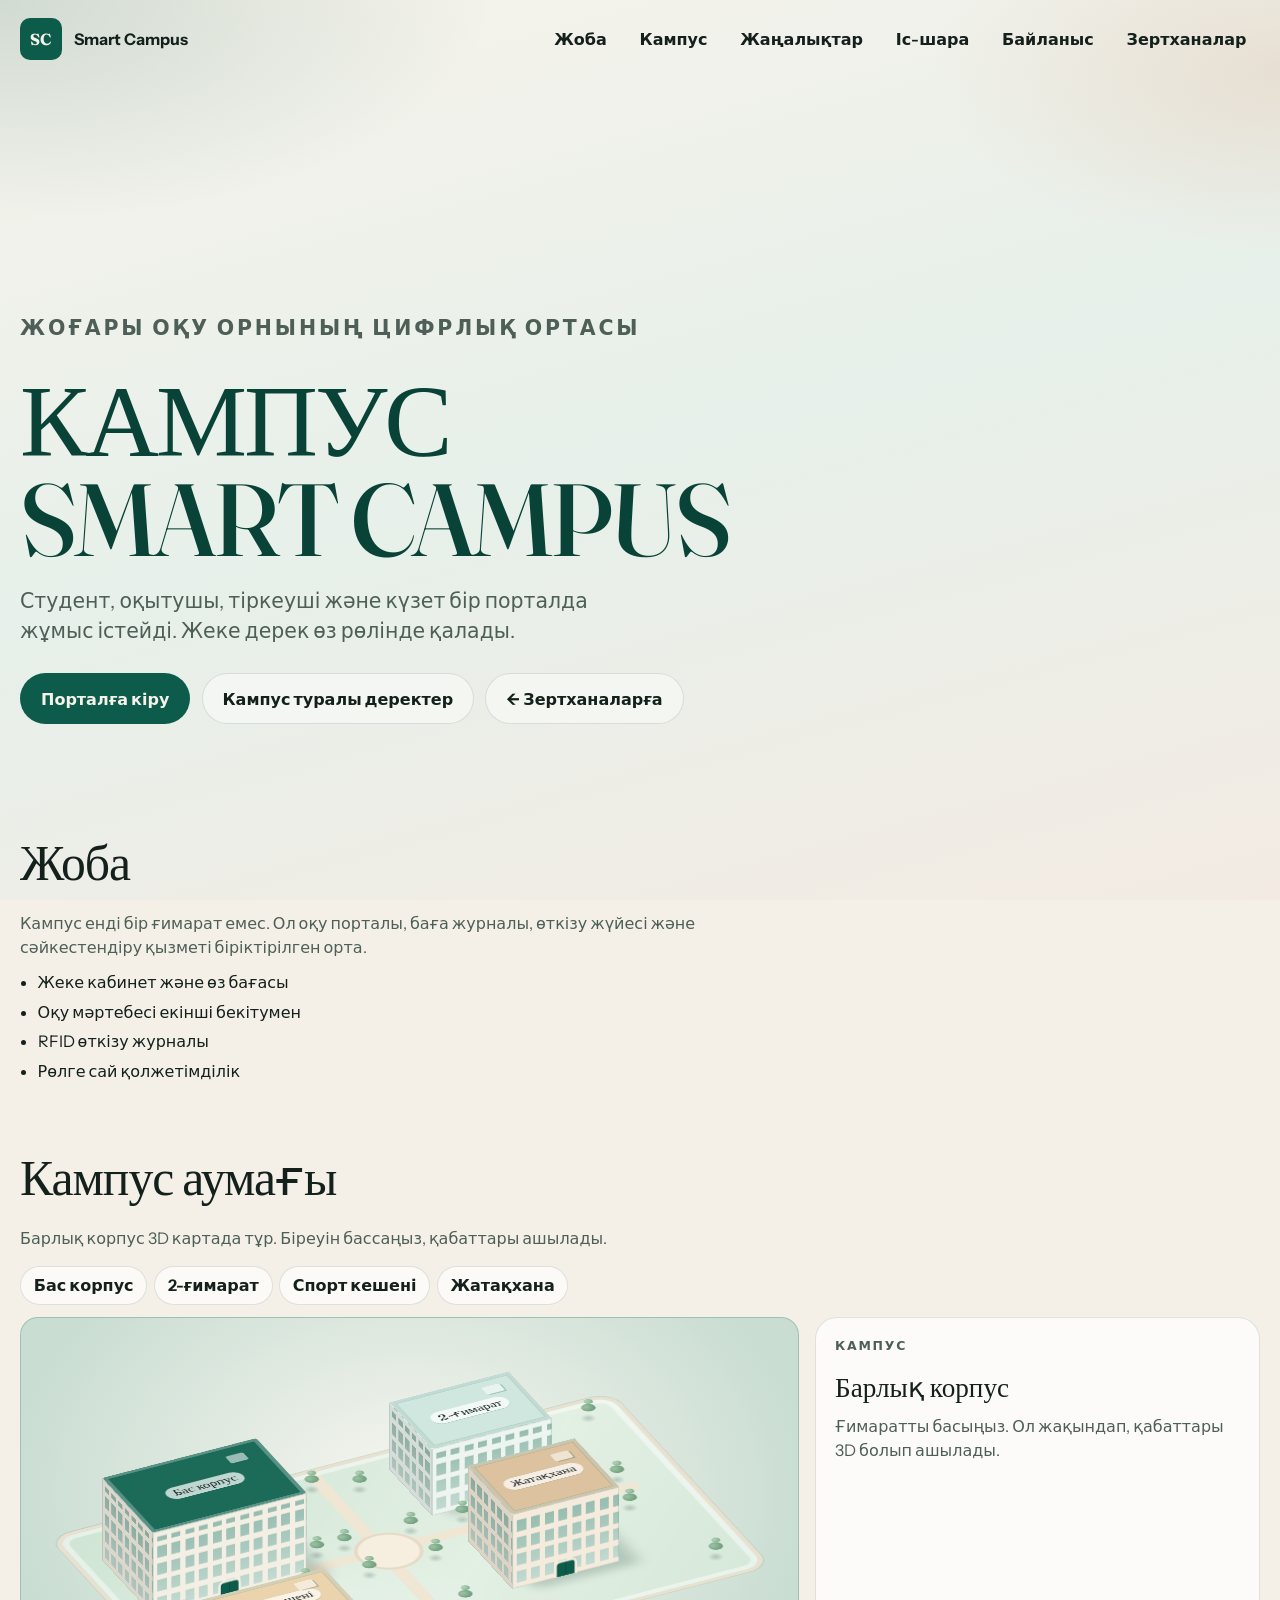
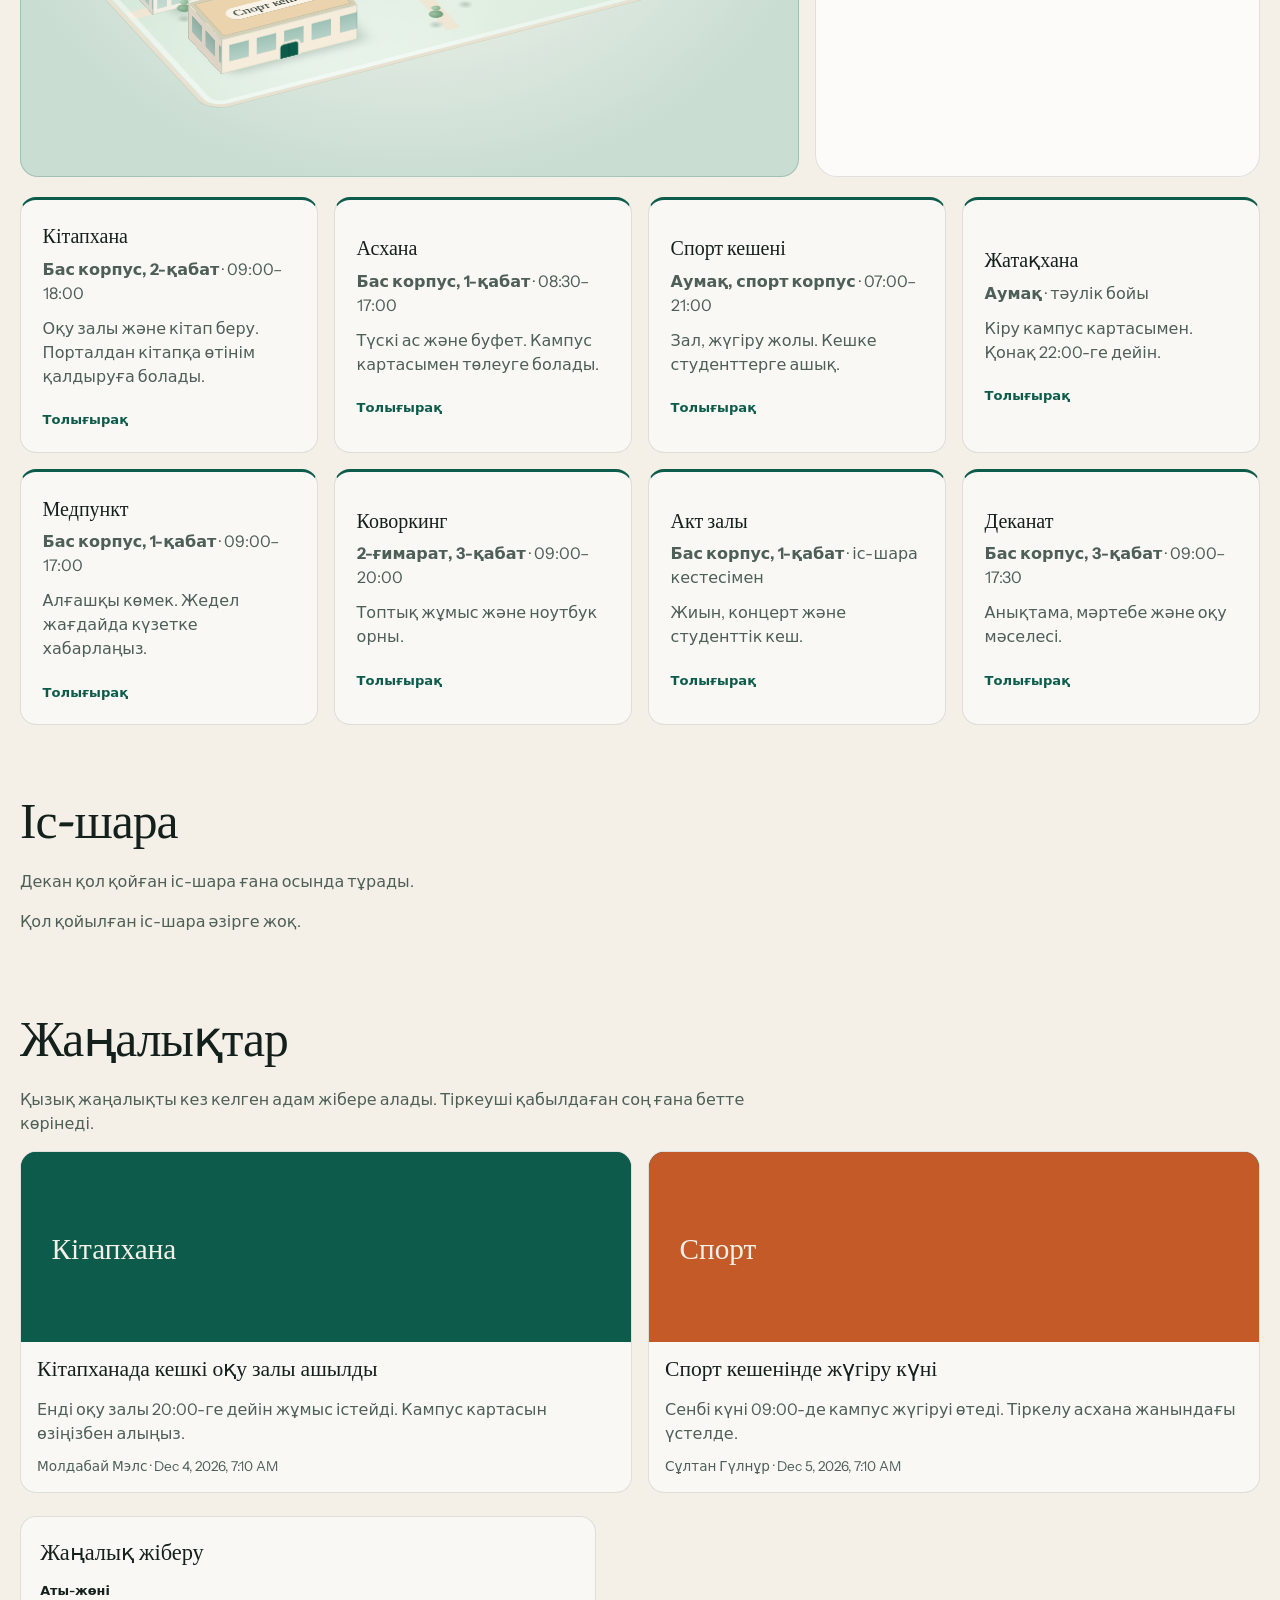
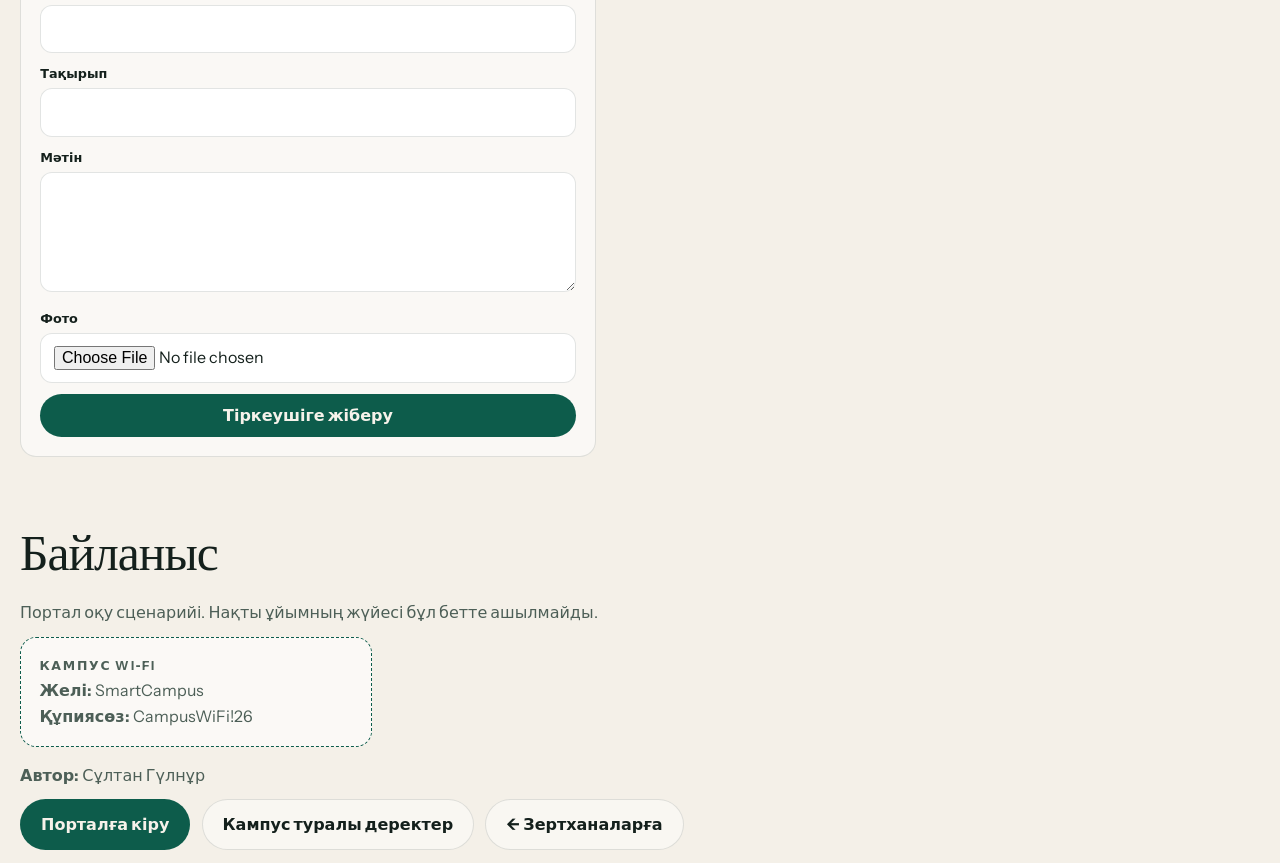
==== commit f3f1d27a: "Store Face ID as 128-number vectors that persist locally, add people search, and add the lab 8 flow " ====
--- a/campus.html
+++ b/campus.html
@@ -8,13 +8,13 @@
   <link rel="preconnect" href="https://fonts.googleapis.com">
   <link rel="preconnect" href="https://fonts.gstatic.com" crossorigin>
   <link href="https://fonts.googleapis.com/css2?family=Instrument+Sans:wght@400;500;600;700&family=Fraunces:opsz,wght@9..144,500;9..144,700&display=swap" rel="stylesheet">
-  <link rel="stylesheet" href="css/campus.css?v=city-14">
+  <link rel="stylesheet" href="css/campus.css?v=backup-btn">
 </head>
 <body>
   <div class="bg" aria-hidden="true"></div>
   <div id="app"></div>
-  <script src="js/dbms.js"></script>
+  <script src="js/dbms.js?v=face-vec"></script>
   <script src="js/acs.js"></script>
-  <script src="js/campus.js?v=city-10"></script>
+  <script src="js/campus.js?v=backup-btn"></script>
 </body>
 </html>
--- a/css/campus.css
+++ b/css/campus.css
@@ -116,6 +116,7 @@
 .side-nav a:hover,
 .side-nav a.is-on { background: rgba(13, 92, 75, 0.1); color: var(--teal); }
 
+.backup-open { margin: 0.95rem 0 0; }
 .panel {
   background: var(--card);
   border: 1px solid var(--line);
@@ -1090,6 +1091,7 @@
 .place-card p { color: var(--muted); margin-bottom: 0.35rem; }
 .place-card .btn { margin-top: 0.45rem; }
 .stack { display: grid; gap: 1rem; }
+.table-scroll { overflow-x: auto; }
 
 @media (max-width: 860px) {
   .layout, .login-card, .grid-2, .stat-row, .form-grid, .place-grid { grid-template-columns: 1fr; }
